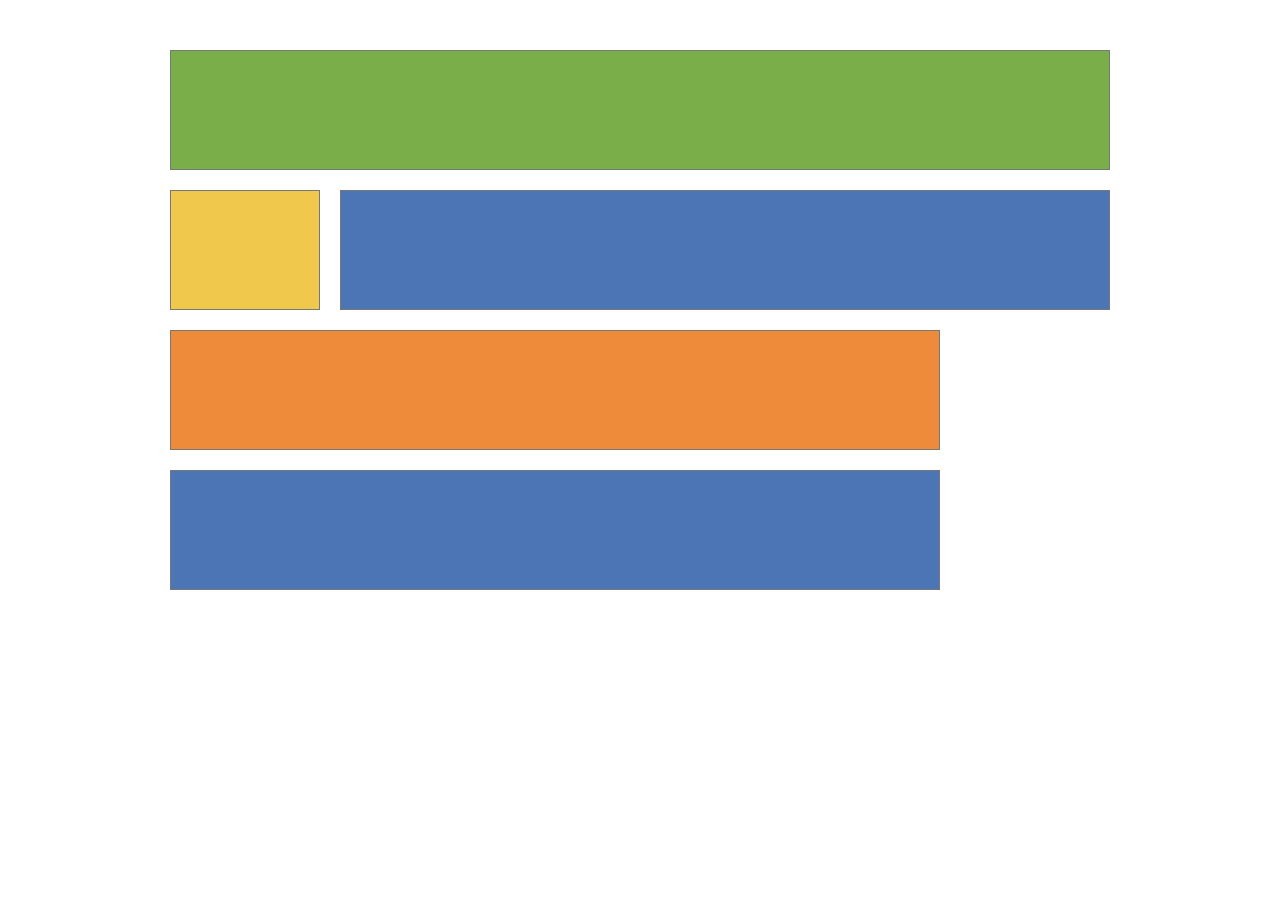
==== praktikum05/box2.html @ f3322a9e "Add Praktikum 5 FlexBox exercises Co-authored-by: Copilot <223556219+Copilot@users.noreply.github.co" ====
<!DOCTYPE html>
<html lang="id">
<head>
  <meta charset="UTF-8">
  <meta name="viewport" content="width=device-width, initial-scale=1">
  <title>Praktikum 5 - Susunan Kotak 1</title>
  <link rel="stylesheet" href="css/praktikum5.css">
</head>
<body class="box-layout-page">
  <main class="box-layout box-layout-five">
    <div class="layout-box five-1"></div>
    <div class="layout-box five-2"></div>
    <div class="layout-box five-3"></div>
    <div class="layout-box five-4"></div>
    <div class="layout-box five-5"></div>
  </main>
</body>
</html>
---- praktikum05/css/praktikum5.css ----
* {
  box-sizing: border-box;
}

body {
  margin: 0;
  font-family: Arial, sans-serif;
}

.boxes-page {
  min-height: 100vh;
  padding: 10px;
}

.box-container {
  display: flex;
  flex-wrap: wrap;
  justify-content: space-around;
  align-items: center;
  gap: 10px;
  min-height: 90vh;
}

.box {
  width: 300px;
  height: 90vh;
  border: 1px solid #333;
}

.box-yellow { background: #ffd84d; }
.box-red { background: #dc5b5b; }
.box-blue { background: #4d91d8; }
.box-green { background: #73b74b; }

.gallery-page {
  padding: 20px;
}

.bird-gallery {
  display: flex;
  justify-content: space-between;
  align-items: center;
  gap: 20px;
  flex-wrap: wrap;
}

.bird-gallery img {
  width: 250px;
  height: 250px;
  object-fit: cover;
}

.box-layout-page {
  padding: 20px;
  background: #fff;
}

.box-layout {
  width: 1000px;
  margin: 0 auto;
  display: flex;
  flex-wrap: wrap;
  padding: 20px;
}

.layout-box {
  height: 120px;
  margin: 10px;
  border: 1px solid #777;
}

.five-1 { width: 940px; background: #79ae49; }
.five-2, .six-1, .six-3, .six-5 { width: 150px; background: #f0c84b; }
.five-3, .five-5 { width: 770px; background: #4b75b5; }
.five-4 { width: 770px; background: #ed8b3a; }
.six-2 { width: 770px; background: #ed8b3a; }
.six-4 { width: 600px; height: 65vh; background: #9b9b9b; }
.six-3, .six-5 { height: 65vh; }
.six-6 { width: 940px; background: #72a7cc; }

.profile-page {
  background: #fff;
}

.profile-header {
  margin: -16px -8px 0;
  padding: 8px 30px;
  background: #f7f7f7;
  border-bottom: 1px solid #bbb;
}

.profile-header ul {
  list-style: none;
  display: flex;
  align-items: center;
  gap: 30px;
  margin: 0;
  padding: 0;
}

.profile-logo {
  width: 50px;
  height: 50px;
  margin-right: 300px;
  display: flex;
  align-items: center;
  justify-content: center;
  border: 1px solid #777;
  font-weight: bold;
}

.profile-header a {
  color: #222;
  text-decoration: none;
}

.profile-content {
  max-width: 900px;
  margin: 30px auto;
  padding: 0 20px;
}

.column-layout {
  min-height: 100vh;
  display: flex;
  flex-direction: column;
}

.column-layout header,
.column-layout footer {
  flex: 0 0 auto;
  min-height: 70px;
  display: flex;
  align-items: center;
  justify-content: center;
  background: #f0c84b;
}

.column-layout footer {
  background: #b9d5b3;
}

.column-content {
  flex: 1;
  display: flex;
  min-height: 0;
}

.column-content article,
.column-content aside,
.column-content nav {
  display: flex;
  align-items: center;
  justify-content: center;
  padding: 20px;
}

.column-content article { flex: 6; background: #fff; }
.column-content aside { flex: 1.5; background: #8fc7e8; }
.column-content nav { flex: 1.5; background: #ef9e9e; }

.photo-layout-page {
  padding: 20px;
}

.photo-layout {
  width: 1000px;
  margin: 20px auto;
  display: flex;
  flex-direction: column;
  gap: 10px;
}

.photo-row {
  display: flex;
  gap: 10px;
  height: 220px;
}

.photo-row img {
  flex: 1;
  min-width: 0;
  width: 100%;
  height: 100%;
  object-fit: cover;
  border-radius: 6px;
}

.nested-layout {
  min-height: 100vh;
  display: flex;
  flex-direction: row;
}

.nested-layout > nav {
  flex: 0 0 200px;
  display: flex;
  justify-content: center;
  padding-top: 20px;
  background: #ef9e9e;
}

.nested-main {
  flex: 1;
  display: flex;
  flex-direction: column;
}

.nested-main header,
.nested-main footer {
  min-height: 70px;
  display: flex;
  align-items: center;
  justify-content: center;
  background: #f0c84b;
}

.nested-main main {
  flex: 1;
  display: flex;
}

.nested-main article {
  flex: 1;
  display: flex;
  align-items: center;
  justify-content: center;
  background: #fff;
}

.nested-main aside {
  flex: 0 0 250px;
  display: flex;
  align-items: center;
  justify-content: center;
  background: #8fc7e8;
}

.nested-main footer {
  background: #b9d5b3;
}

.pink-layout {
  min-height: 100vh;
  display: flex;
  flex-direction: column;
  gap: 20px;
  padding: 20px;
  background: #f2a8c6;
}

.pink-layout header,
.pink-layout footer {
  min-height: 70px;
  display: flex;
  align-items: center;
  justify-content: center;
  background: #f0c84b;
}

.pink-layout main {
  flex: 1;
  display: flex;
  gap: 20px;
}

.pink-layout aside {
  width: 250px;
  display: flex;
  align-items: center;
  justify-content: center;
  background: #a8d8b3;
}

.pink-layout article {
  flex: 1;
  display: flex;
  flex-direction: column;
  padding: 20px;
  background: #75b6dc;
}

.pink-images {
  margin-top: auto;
  display: flex;
  gap: 20px;
}

.pink-images img {
  width: 150px;
  height: 100px;
  object-fit: cover;
}
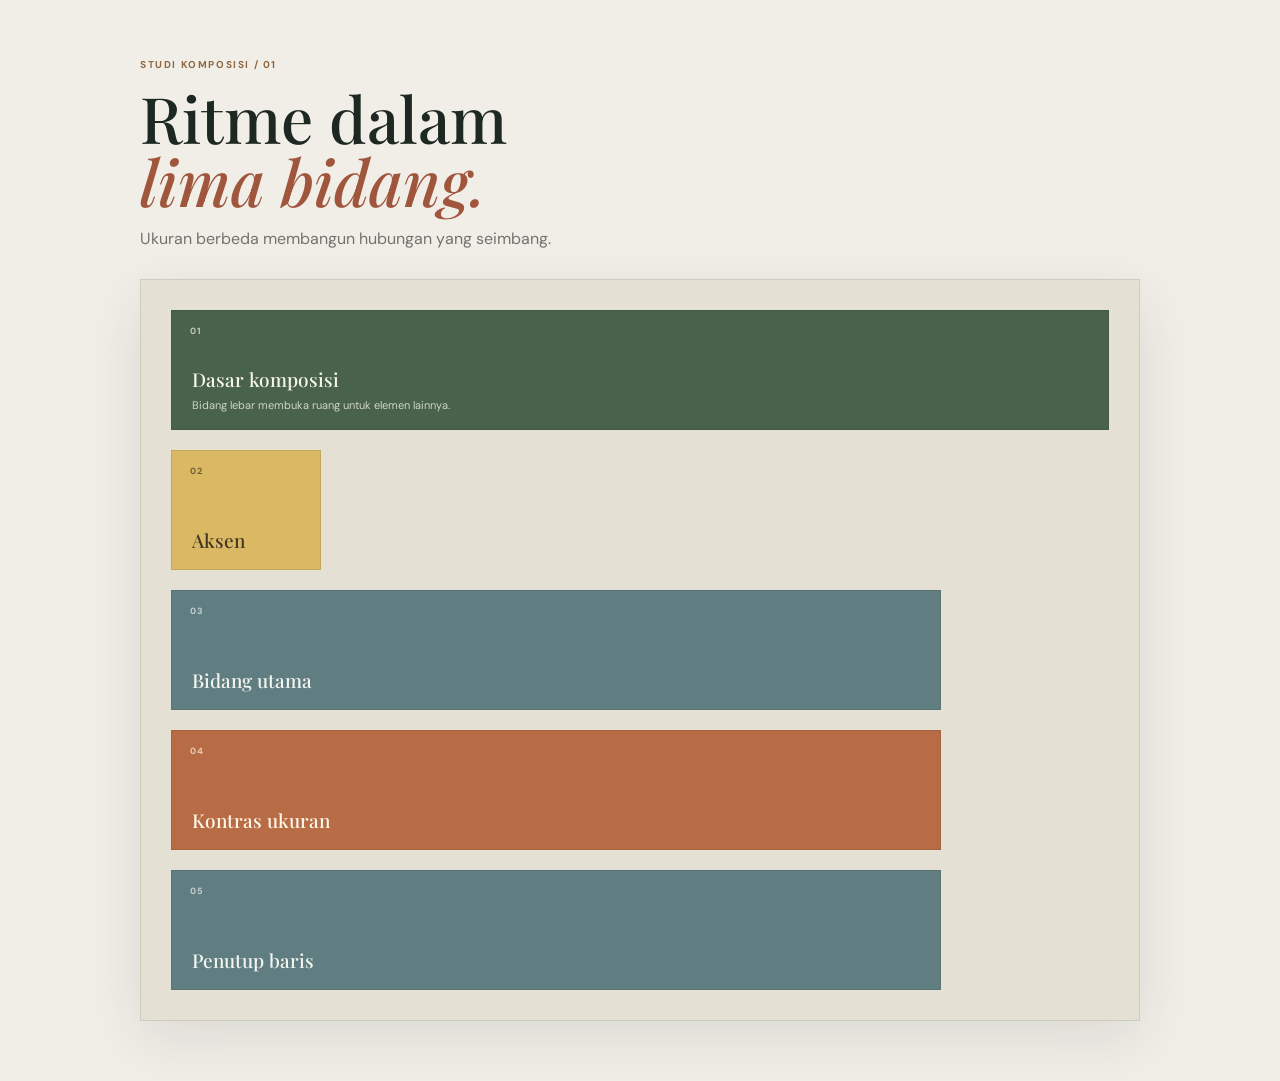
==== commit 510b910e: "Polish Praktikum 5 page designs Give each FlexBox exercise a distinct visual identity and responsive" ====
--- a/praktikum05/box2.html
+++ b/praktikum05/box2.html
@@ -7,12 +7,17 @@
   <link rel="stylesheet" href="css/praktikum5.css">
 </head>
 <body class="box-layout-page">
+  <header class="layout-heading">
+    <p class="eyebrow">STUDI KOMPOSISI / 01</p>
+    <h1>Ritme dalam<br><span>lima bidang.</span></h1>
+    <p>Ukuran berbeda membangun hubungan yang seimbang.</p>
+  </header>
   <main class="box-layout box-layout-five">
-    <div class="layout-box five-1"></div>
-    <div class="layout-box five-2"></div>
-    <div class="layout-box five-3"></div>
-    <div class="layout-box five-4"></div>
-    <div class="layout-box five-5"></div>
+    <article class="layout-box five-1"><span>01</span><h2>Dasar komposisi</h2><p>Bidang lebar membuka ruang untuk elemen lainnya.</p></article>
+    <article class="layout-box five-2"><span>02</span><h2>Aksen</h2></article>
+    <article class="layout-box five-3"><span>03</span><h2>Bidang utama</h2></article>
+    <article class="layout-box five-4"><span>04</span><h2>Kontras ukuran</h2></article>
+    <article class="layout-box five-5"><span>05</span><h2>Penutup baris</h2></article>
   </main>
 </body>
 </html>
--- a/praktikum05/css/praktikum5.css
+++ b/praktikum05/css/praktikum5.css
@@ -1,293 +1,1440 @@
+@import url("https://fonts.googleapis.com/css2?family=DM+Sans:wght@400;500;600;700&family=Playfair+Display:ital,wght@0,500;0,600;1,500;1,600&display=swap");
+
+:root {
+  color-scheme: light;
+  --ink: #1d2823;
+  --muted: #78817b;
+  --paper: #f5f4ef;
+  --green: #214f40;
+  --line: rgba(29, 40, 35, .15);
+  font-family: "DM Sans", "Segoe UI", sans-serif;
+}
+
 * {
   box-sizing: border-box;
 }
 
 body {
   margin: 0;
-  font-family: Arial, sans-serif;
-}
-
+  color: var(--ink);
+  font-family: "DM Sans", "Segoe UI", sans-serif;
+}
+
+a {
+  color: inherit;
+}
+
+.eyebrow,
+.side-label {
+  font-size: 10px;
+  font-weight: 700;
+  letter-spacing: .16em;
+}
+
+/* Color panels */
 .boxes-page {
   min-height: 100vh;
-  padding: 10px;
+  padding: 18px;
+  background: #e9e9e3;
 }
 
 .box-container {
   display: flex;
   flex-wrap: wrap;
   justify-content: space-around;
-  align-items: center;
-  gap: 10px;
-  min-height: 90vh;
+  align-items: stretch;
+  gap: 12px;
+  min-height: calc(100vh - 36px);
 }
 
 .box {
-  width: 300px;
-  height: 90vh;
-  border: 1px solid #333;
-}
-
-.box-yellow { background: #ffd84d; }
-.box-red { background: #dc5b5b; }
-.box-blue { background: #4d91d8; }
-.box-green { background: #73b74b; }
-
+  position: relative;
+  display: flex;
+  flex: 1 1 240px;
+  min-height: 420px;
+  flex-direction: column;
+  justify-content: flex-end;
+  overflow: hidden;
+  padding: 30px;
+  border-radius: 4px;
+  box-shadow: 0 14px 35px rgba(27, 38, 31, .09);
+  transition: transform .25s ease, box-shadow .25s ease;
+}
+
+.box:hover {
+  transform: translateY(-5px);
+  box-shadow: 0 20px 42px rgba(27, 38, 31, .16);
+}
+
+.box::before {
+  position: absolute;
+  top: -90px;
+  right: -80px;
+  width: 230px;
+  height: 230px;
+  border: 1px solid currentColor;
+  border-radius: 50%;
+  content: "";
+  opacity: .2;
+}
+
+.box::after {
+  position: absolute;
+  top: -45px;
+  right: -36px;
+  width: 145px;
+  height: 145px;
+  border: 1px solid currentColor;
+  border-radius: 50%;
+  content: "";
+  opacity: .24;
+}
+
+.box-yellow { color: #263522; background: #e7c96d; }
+.box-red { color: #fff6ed; background: #a74d3b; }
+.box-blue { color: #f1f8f6; background: #547f90; }
+.box-green { color: #f4f4e9; background: #526b4c; }
+
+.box-number {
+  position: absolute;
+  top: 28px;
+  left: 30px;
+  font-size: 10px;
+  font-weight: 700;
+  letter-spacing: .15em;
+}
+
+.box h1,
+.box h2 {
+  position: relative;
+  margin: 0 0 14px;
+  font-family: "Playfair Display", Georgia, serif;
+  font-size: clamp(29px, 3vw, 45px);
+  font-weight: 500;
+  line-height: 1.08;
+}
+
+.box p {
+  max-width: 240px;
+  margin: 0;
+  font-size: 13px;
+  line-height: 1.7;
+  opacity: .8;
+}
+
+/* Bird photo gallery */
 .gallery-page {
-  padding: 20px;
+  min-height: 100vh;
+  padding: 64px max(5vw, 24px) 25px;
+  background: #e8e4d8;
+}
+
+.gallery-heading {
+  max-width: 1240px;
+  margin: 0 auto 34px;
+}
+
+.gallery-heading .eyebrow {
+  color: #a0553d;
+}
+
+.gallery-heading h1,
+.layout-heading h1,
+.photo-heading h1 {
+  margin: 16px 0 12px;
+  font-family: "Playfair Display", Georgia, serif;
+  font-size: clamp(40px, 6vw, 76px);
+  font-weight: 500;
+  line-height: .98;
+}
+
+.gallery-heading h1 span,
+.layout-heading h1 span {
+  color: #a0553d;
+  font-style: italic;
+}
+
+.gallery-heading > p:last-child {
+  color: #6f7168;
 }
 
 .bird-gallery {
   display: flex;
+  max-width: 1240px;
+  margin: 0 auto;
   justify-content: space-between;
-  align-items: center;
-  gap: 20px;
+  align-items: stretch;
+  gap: 18px;
   flex-wrap: wrap;
 }
 
+.bird-gallery figure {
+  flex: 1 1 220px;
+  min-width: 0;
+  margin: 0;
+}
+
 .bird-gallery img {
-  width: 250px;
-  height: 250px;
+  display: block;
+  width: 100%;
+  height: clamp(250px, 32vw, 390px);
   object-fit: cover;
-}
-
+  border-radius: 2px;
+  filter: saturate(.82);
+}
+
+.bird-gallery figcaption,
+.photo-row figcaption {
+  display: flex;
+  gap: 12px;
+  padding-top: 12px;
+  color: #4a514b;
+  font-size: 11px;
+}
+
+.bird-gallery figcaption span {
+  color: #a0553d;
+  font-weight: 700;
+}
+
+.gallery-footer,
+.photo-footer {
+  display: flex;
+  max-width: 1240px;
+  margin: 50px auto 0;
+  justify-content: space-between;
+  color: #7d7a70;
+  font-size: 9px;
+  font-weight: 700;
+  letter-spacing: .12em;
+}
+
+/* Five and six panel studies */
 .box-layout-page {
-  padding: 20px;
-  background: #fff;
+  min-height: 100vh;
+  padding: 48px 24px 60px;
+  background: #f0eee7;
+}
+
+.layout-heading {
+  max-width: 1000px;
+  margin: 0 auto 30px;
+}
+
+.layout-heading .eyebrow {
+  color: #8d6741;
+}
+
+.layout-heading h1 {
+  font-size: clamp(40px, 5vw, 64px);
+}
+
+.layout-heading > p:last-child {
+  color: #72736d;
 }
 
 .box-layout {
-  width: 1000px;
+  width: min(100%, 1000px);
   margin: 0 auto;
   display: flex;
   flex-wrap: wrap;
   padding: 20px;
+  border: 1px solid rgba(44, 49, 42, .12);
+  background: #e5e0d4;
+  box-shadow: 0 18px 55px rgba(41, 43, 36, .1);
 }
 
 .layout-box {
+  position: relative;
+  display: flex;
+  flex-direction: column;
+  justify-content: flex-end;
   height: 120px;
   margin: 10px;
-  border: 1px solid #777;
-}
-
-.five-1 { width: 940px; background: #79ae49; }
-.five-2, .six-1, .six-3, .six-5 { width: 150px; background: #f0c84b; }
-.five-3, .five-5 { width: 770px; background: #4b75b5; }
-.five-4 { width: 770px; background: #ed8b3a; }
-.six-2 { width: 770px; background: #ed8b3a; }
-.six-4 { width: 600px; height: 65vh; background: #9b9b9b; }
-.six-3, .six-5 { height: 65vh; }
-.six-6 { width: 940px; background: #72a7cc; }
-
+  overflow: hidden;
+  padding: 16px 20px;
+  border: 1px solid rgba(32, 38, 33, .12);
+}
+
+.layout-box span {
+  position: absolute;
+  top: 14px;
+  left: 18px;
+  font-size: 9px;
+  font-weight: 700;
+  letter-spacing: .14em;
+  opacity: .7;
+}
+
+.layout-box h2 {
+  margin: 0;
+  font-family: "Playfair Display", Georgia, serif;
+  font-size: 19px;
+  font-weight: 500;
+}
+
+.layout-box p {
+  max-width: 440px;
+  margin: 5px 0 0;
+  font-size: 11px;
+  line-height: 1.5;
+  opacity: .78;
+}
+
+.five-1 { width: 940px; color: #f7f5eb; background: #49624a; }
+.five-2, .six-1, .six-3, .six-5 { width: 150px; color: #433923; background: #dbb964; }
+.five-3, .five-5 { width: 770px; color: #f3f5ef; background: #607d82; }
+.five-4 { width: 770px; color: #fff7ea; background: #b76c45; }
+.six-2 { width: 770px; color: #fff7ea; background: #b76c45; }
+.six-4 { width: 600px; height: 65vh; min-height: 400px; color: #f5f2e9; background: #667b6a; }
+.six-3, .six-5 { height: 65vh; min-height: 400px; }
+.six-6 { width: 940px; color: #f7f5eb; background: #537b8c; }
+
+/* School profile */
 .profile-page {
-  background: #fff;
+  min-height: 100vh;
+  background: #f8f8f3;
 }
 
 .profile-header {
-  margin: -16px -8px 0;
-  padding: 8px 30px;
-  background: #f7f7f7;
-  border-bottom: 1px solid #bbb;
-}
-
-.profile-header ul {
-  list-style: none;
-  display: flex;
+  display: flex;
+  max-width: 1320px;
+  min-height: 92px;
+  margin: 0 auto;
+  padding: 18px 5vw;
   align-items: center;
-  gap: 30px;
-  margin: 0;
-  padding: 0;
+  border-bottom: 1px solid var(--line);
 }
 
 .profile-logo {
-  width: 50px;
-  height: 50px;
-  margin-right: 300px;
-  display: flex;
+  display: grid;
+  width: 46px;
+  height: 46px;
+  flex: 0 0 46px;
+  place-items: center;
+  border-radius: 50%;
+  color: #fff;
+  background: var(--green);
+  font-size: 16px;
+  font-weight: 700;
+  text-decoration: none;
+}
+
+.profile-logo span,
+.photo-heading > a span,
+.pink-brand span {
+  color: #d3a85e;
+}
+
+.profile-wordmark {
+  margin: 0 0 0 13px;
+  font-size: 10px;
+  font-weight: 700;
+  letter-spacing: .11em;
+  line-height: 1.5;
+}
+
+.profile-wordmark span {
+  color: var(--muted);
+  font-size: 9px;
+  font-weight: 400;
+  letter-spacing: .04em;
+}
+
+.profile-header nav {
+  display: flex;
+  margin-left: auto;
+  gap: clamp(18px, 4vw, 48px);
+}
+
+.profile-header nav a {
+  color: #4a514b;
+  font-size: 12px;
+  text-decoration: none;
+}
+
+.profile-header nav a:hover {
+  color: #a47638;
+}
+
+.profile-content {
+  max-width: 1320px;
+  margin: 0 auto;
+  padding: 0 5vw;
+}
+
+.profile-hero {
+  display: flex;
+  min-height: 540px;
   align-items: center;
-  justify-content: center;
-  border: 1px solid #777;
-  font-weight: bold;
-}
-
-.profile-header a {
-  color: #222;
+  gap: 7%;
+  padding: 54px 0;
+}
+
+.hero-copy {
+  flex: 1 1 52%;
+}
+
+.hero-copy .eyebrow {
+  color: #9a7946;
+}
+
+.hero-copy h1 {
+  margin: 22px 0;
+  font-family: "Playfair Display", Georgia, serif;
+  font-size: clamp(48px, 7vw, 86px);
+  font-weight: 500;
+  letter-spacing: -.04em;
+  line-height: .98;
+}
+
+.hero-copy h1 span {
+  color: #47745b;
+  font-style: italic;
+}
+
+.hero-description {
+  max-width: 450px;
+  color: #66716a;
+  font-size: 14px;
+  line-height: 1.9;
+}
+
+.hero-link {
+  display: inline-flex;
+  margin-top: 20px;
+  padding-bottom: 8px;
+  align-items: center;
+  gap: 26px;
+  border-bottom: 1px solid #47745b;
+  color: #315d43;
+  font-size: 12px;
+  font-weight: 700;
   text-decoration: none;
 }
 
-.profile-content {
-  max-width: 900px;
-  margin: 30px auto;
-  padding: 0 20px;
-}
-
+.hero-art {
+  position: relative;
+  display: grid;
+  width: min(38vw, 410px);
+  aspect-ratio: 1;
+  flex: 0 0 auto;
+  place-items: center;
+  overflow: hidden;
+  border-radius: 50%;
+  background: #dce5d8;
+}
+
+.hero-art::before,
+.hero-art::after {
+  position: absolute;
+  width: 74%;
+  height: 74%;
+  border: 1px solid rgba(33, 79, 64, .25);
+  border-radius: 50%;
+  content: "";
+}
+
+.hero-art::after {
+  width: 50%;
+  height: 50%;
+  background: rgba(248, 248, 243, .28);
+}
+
+.art-orbit {
+  position: absolute;
+  width: 84%;
+  height: 30%;
+  border: 1px solid rgba(33, 79, 64, .35);
+  border-radius: 50%;
+  transform: rotate(-35deg);
+}
+
+.orbit-two {
+  transform: rotate(52deg);
+}
+
+.art-core {
+  z-index: 1;
+  display: grid;
+  width: 100px;
+  height: 100px;
+  place-items: center;
+  border-radius: 50%;
+  color: #f6f5eb;
+  background: #285643;
+  font-family: "Playfair Display", Georgia, serif;
+  font-size: 32px;
+}
+
+.art-note {
+  position: absolute;
+  right: 12%;
+  bottom: 18%;
+  color: #55705c;
+  font-size: 8px;
+  letter-spacing: .12em;
+  line-height: 1.7;
+}
+
+.profile-facts {
+  display: flex;
+  padding: 28px 0 36px;
+  gap: 5%;
+  border-top: 1px solid var(--line);
+}
+
+.profile-facts article {
+  flex: 1;
+}
+
+.profile-facts article > span {
+  color: #9a7946;
+  font-size: 9px;
+  font-weight: 700;
+  letter-spacing: .13em;
+}
+
+.profile-facts h2 {
+  margin: 12px 0 6px;
+  font-family: "Playfair Display", Georgia, serif;
+  font-size: 23px;
+  font-weight: 500;
+}
+
+.profile-facts p {
+  max-width: 260px;
+  color: #737b74;
+  font-size: 11px;
+  line-height: 1.7;
+}
+
+.profile-footer {
+  display: flex;
+  justify-content: space-between;
+  padding: 18px 0 25px;
+  border-top: 1px solid var(--line);
+  color: #727a73;
+  font-size: 9px;
+  letter-spacing: .1em;
+}
+
+/* Editorial three-column layout */
 .column-layout {
+  display: flex;
   min-height: 100vh;
-  display: flex;
   flex-direction: column;
-}
-
-.column-layout header,
-.column-layout footer {
+  background: #f1eee5;
+}
+
+.column-layout > header,
+.nested-main > header,
+.pink-layout > header {
+  display: flex;
+  min-height: 78px;
   flex: 0 0 auto;
-  min-height: 70px;
-  display: flex;
   align-items: center;
-  justify-content: center;
-  background: #f0c84b;
-}
-
-.column-layout footer {
-  background: #b9d5b3;
+  padding: 0 5vw;
+  border-bottom: 1px solid rgba(29, 40, 35, .14);
+}
+
+.column-layout > header {
+  gap: 38px;
+}
+
+.layout-brand {
+  font-family: "Playfair Display", Georgia, serif;
+  font-size: 21px;
+  font-weight: 600;
+  letter-spacing: .04em;
+}
+
+.layout-brand span {
+  color: #a4573f;
+}
+
+.column-layout > header nav,
+.pink-layout > header nav {
+  display: flex;
+  gap: 23px;
+}
+
+.column-layout > header nav a,
+.pink-layout > header nav a {
+  color: #59615a;
+  font-size: 10px;
+  text-decoration: none;
+}
+
+.header-mark {
+  margin-left: auto;
+  color: #8b8b7f;
+  font-size: 9px;
+  letter-spacing: .13em;
 }
 
 .column-content {
+  display: flex;
+  min-height: 0;
   flex: 1;
-  display: flex;
-  min-height: 0;
 }
 
 .column-content article,
 .column-content aside,
-.column-content nav {
-  display: flex;
+.column-nav {
+  position: relative;
+  display: flex;
+  flex-direction: column;
+  padding: clamp(25px, 4vw, 56px);
+}
+
+.column-content article {
+  flex: 6;
+  justify-content: center;
+  background:
+    radial-gradient(ellipse at 85% 15%, rgba(196, 184, 146, .2), transparent 35%),
+    #f7f5ef;
+}
+
+.column-content article .eyebrow {
+  color: #aa6046;
+}
+
+.column-content article h1 {
+  margin: 22px 0;
+  font-family: "Playfair Display", Georgia, serif;
+  font-size: clamp(38px, 5vw, 69px);
+  font-weight: 500;
+  line-height: 1.02;
+}
+
+.column-content article h1 em,
+.nested-main article h1 em {
+  color: #9b624b;
+  font-weight: 500;
+}
+
+.article-lead {
+  max-width: 440px;
+  color: #69716b;
+  font-family: "Playfair Display", Georgia, serif;
+  font-size: 17px;
+  line-height: 1.7;
+}
+
+.column-content article > a {
+  display: flex;
+  width: fit-content;
+  margin-top: 24px;
+  justify-content: space-between;
+  gap: 30px;
+  color: #405e4c;
+  font-size: 11px;
+  font-weight: 700;
+  text-decoration: none;
+}
+
+.article-caption {
+  position: absolute;
+  bottom: 22px;
+  color: #8c8a80;
+  font-size: 8px;
+  letter-spacing: .13em;
+}
+
+.column-content aside {
+  flex: 1.5;
+  justify-content: center;
+  color: #f9f4e8;
+  background: #536e5a;
+}
+
+.column-content aside strong {
+  margin-top: 26px;
+  font-family: "Playfair Display", Georgia, serif;
+  font-size: 88px;
+  font-weight: 500;
+  line-height: 1;
+}
+
+.column-content aside p {
+  color: #d1d8ce;
+  font-size: 11px;
+  line-height: 1.7;
+}
+
+.side-label {
+  color: #d9c99e;
+}
+
+.side-line {
+  width: 100%;
+  margin: 26px 0;
+  border-top: 1px solid rgba(255, 255, 255, .25);
+}
+
+.column-nav {
+  flex: 1.5;
+  justify-content: center;
+  gap: 22px;
+  background: #e3b7a3;
+}
+
+.column-nav .side-label {
+  color: #845443;
+}
+
+.column-nav > a {
+  display: flex;
+  gap: 12px;
+  padding-bottom: 10px;
+  border-bottom: 1px solid rgba(80, 57, 48, .2);
+  color: #895b48;
+  font-size: 9px;
+  text-decoration: none;
+}
+
+.column-nav > a span {
+  color: #3e3832;
+  font-size: 11px;
+}
+
+.nav-stamp {
+  position: absolute;
+  right: 22px;
+  bottom: 20px;
+  display: grid;
+  width: 38px;
+  height: 38px;
+  place-content: center;
+  border: 1px solid #895b48;
+  border-radius: 50%;
+  color: #895b48;
+  font-family: "Playfair Display", Georgia, serif;
+  font-size: 10px;
+  line-height: 1.1;
+  text-align: center;
+}
+
+.column-layout > footer,
+.nested-main > footer,
+.pink-layout > footer {
+  display: flex;
+  min-height: 48px;
+  flex: 0 0 auto;
   align-items: center;
+  justify-content: space-between;
+  padding: 0 5vw;
+  color: #85867d;
+  font-size: 8px;
+  letter-spacing: .12em;
+}
+
+/* Photo journal */
+.photo-layout-page {
+  min-height: 100vh;
+  padding: 34px max(5vw, 24px) 26px;
+  background: #f5f3ed;
+}
+
+.photo-heading,
+.photo-layout {
+  width: min(100%, 1120px);
+  margin: 0 auto;
+}
+
+.photo-heading {
+  display: grid;
+  grid-template-columns: 1fr 2fr 1fr;
+  align-items: end;
+  gap: 25px;
+  padding: 16px 0 26px;
+}
+
+.photo-heading > a {
+  align-self: start;
+  color: #284f40;
+  font-size: 12px;
+  font-weight: 700;
+  letter-spacing: .1em;
+  text-decoration: none;
+}
+
+.photo-heading .eyebrow {
+  margin: 0;
+  color: #987a4d;
+}
+
+.photo-heading h1 {
+  margin: 10px 0 0;
+  font-size: clamp(33px, 4vw, 52px);
+}
+
+.photo-heading h1 em {
+  color: #71876e;
+}
+
+.photo-intro {
+  max-width: 220px;
+  margin: 0 0 4px;
+  color: #727971;
+  font-size: 11px;
+  line-height: 1.7;
+}
+
+.photo-layout {
+  display: flex;
+  flex-direction: column;
+  gap: 26px;
+}
+
+.photo-row {
+  display: flex;
+  gap: 14px;
+}
+
+.photo-row figure {
+  min-width: 0;
+  flex: 1;
+  margin: 0;
+}
+
+.photo-row-one figure {
+  flex-basis: calc((100% - 28px) / 3);
+}
+
+.photo-row-two figure {
+  flex-basis: calc((100% - 56px) / 5);
+}
+
+.photo-row img {
+  display: block;
+  width: 100%;
+  height: clamp(145px, 22vw, 245px);
+  object-fit: cover;
+  border-radius: 2px;
+}
+
+.photo-row-two img {
+  height: clamp(105px, 14vw, 160px);
+}
+
+.photo-row figcaption {
+  color: #7b7b71;
+  font-size: 8px;
+  letter-spacing: .08em;
+}
+
+.photo-footer {
+  padding-top: 15px;
+  border-top: 1px solid var(--line);
+}
+
+/* Nested architecture studio layout */
+.nested-layout {
+  display: flex;
+  min-height: 100vh;
+  flex-direction: row;
+  background: #edece5;
+}
+
+.nested-layout > nav {
+  display: flex;
+  flex: 0 0 220px;
+  flex-direction: column;
+  padding: 28px 27px 22px;
+  color: #eee9dc;
+  background: #314a3c;
+}
+
+.nested-logo {
+  font-family: "Playfair Display", Georgia, serif;
+  font-size: 25px;
+  line-height: 1.1;
+  text-decoration: none;
+}
+
+.nested-logo span {
+  color: #c8a96d;
+  font-family: "DM Sans", sans-serif;
+  font-size: 9px;
+  letter-spacing: .14em;
+}
+
+.nested-nav-links {
+  display: flex;
+  margin-top: 100px;
+  flex-direction: column;
+  gap: 20px;
+}
+
+.nested-nav-links .side-label {
+  color: #c8a96d;
+}
+
+.nested-nav-links a {
+  color: #e9e6db;
+  font-family: "Playfair Display", Georgia, serif;
+  font-size: 17px;
+  text-decoration: none;
+}
+
+.nested-side-note {
+  margin-top: auto;
+  color: #b1b8aa;
+  font-size: 8px;
+  letter-spacing: .12em;
+  line-height: 1.8;
+}
+
+.nested-main {
+  display: flex;
+  min-width: 0;
+  flex: 1;
+  flex-direction: column;
+}
+
+.nested-main > header {
+  min-height: 70px;
+  justify-content: space-between;
+  color: #727a70;
+  font-size: 8px;
+  letter-spacing: .11em;
+}
+
+.nested-main > header a {
+  color: #526b51;
+  font-size: 9px;
+  font-weight: 700;
+  text-decoration: none;
+}
+
+.nested-main main {
+  display: flex;
+  min-height: 0;
+  flex: 1;
+}
+
+.nested-main article {
+  position: relative;
+  display: flex;
+  flex: 1;
+  flex-direction: column;
   justify-content: center;
-  padding: 20px;
-}
-
-.column-content article { flex: 6; background: #fff; }
-.column-content aside { flex: 1.5; background: #8fc7e8; }
-.column-content nav { flex: 1.5; background: #ef9e9e; }
-
-.photo-layout-page {
-  padding: 20px;
-}
-
-.photo-layout {
-  width: 1000px;
-  margin: 20px auto;
-  display: flex;
+  padding: clamp(30px, 6vw, 82px);
+  background: #f7f5ee;
+}
+
+.nested-main article .eyebrow {
+  color: #a26b4e;
+}
+
+.nested-main article h1 {
+  margin: 18px 0;
+  font-family: "Playfair Display", Georgia, serif;
+  font-size: clamp(43px, 5.5vw, 76px);
+  font-weight: 500;
+  line-height: .98;
+}
+
+.nested-main article > p:not(.eyebrow) {
+  max-width: 390px;
+  color: #747970;
+  font-size: 12px;
+  line-height: 1.8;
+}
+
+.project-link {
+  display: flex;
+  width: fit-content;
+  margin-top: 20px;
+  gap: 25px;
+  color: #47624e;
+  font-size: 9px;
+  font-weight: 700;
+  letter-spacing: .12em;
+  text-decoration: none;
+}
+
+.project-number {
+  position: absolute;
+  right: 28px;
+  bottom: 24px;
+  color: #526b51;
+  font-family: "Playfair Display", Georgia, serif;
+  font-size: 22px;
+}
+
+.project-number span {
+  color: #9b9c91;
+  font-size: 11px;
+}
+
+.nested-main aside {
+  position: relative;
+  display: flex;
+  flex: 0 0 250px;
   flex-direction: column;
-  gap: 10px;
-}
-
-.photo-row {
-  display: flex;
-  gap: 10px;
-  height: 220px;
-}
-
-.photo-row img {
-  flex: 1;
-  min-width: 0;
+  justify-content: flex-end;
+  overflow: hidden;
+  background: #819478;
+}
+
+.nested-main aside img {
+  position: absolute;
   width: 100%;
   height: 100%;
   object-fit: cover;
-  border-radius: 6px;
-}
-
-.nested-layout {
+  mix-blend-mode: multiply;
+  opacity: .75;
+}
+
+.image-note {
+  z-index: 1;
+  display: flex;
+  flex-direction: column;
+  gap: 6px;
+  padding: 18px;
+  color: #fff;
+  background: linear-gradient(transparent, rgba(20, 33, 24, .65));
+  font-size: 10px;
+}
+
+.image-note span:first-child {
+  font-size: 8px;
+  letter-spacing: .12em;
+}
+
+.nested-main > footer {
+  min-height: 50px;
+  border-top: 1px solid var(--line);
+}
+
+/* Pink retail-inspired composition */
+.pink-layout {
+  display: flex;
   min-height: 100vh;
-  display: flex;
-  flex-direction: row;
-}
-
-.nested-layout > nav {
-  flex: 0 0 200px;
-  display: flex;
+  flex-direction: column;
+  gap: 22px;
+  padding: 0 4vw;
+  background: #e7bbc0;
+}
+
+.pink-layout > header {
+  min-height: 82px;
+  gap: 36px;
+  padding: 0;
+  border-color: rgba(68, 43, 45, .2);
+}
+
+.pink-brand {
+  font-family: "Playfair Display", Georgia, serif;
+  font-size: 23px;
+  font-weight: 600;
+  letter-spacing: .06em;
+  text-decoration: none;
+}
+
+.pink-brand span {
+  margin-left: 5px;
+  font-family: "DM Sans", sans-serif;
+  font-size: 8px;
+  letter-spacing: .12em;
+}
+
+.pink-layout > header nav {
+  margin-left: auto;
+}
+
+.cart-link {
+  color: #745752;
+  font-size: 8px;
+  font-weight: 700;
+  letter-spacing: .1em;
+  text-decoration: none;
+}
+
+.pink-layout main {
+  display: flex;
+  min-height: 0;
+  flex: 1;
+  gap: 22px;
+}
+
+.pink-layout aside {
+  position: relative;
+  display: flex;
+  width: 250px;
+  flex: 0 0 250px;
+  flex-direction: column;
   justify-content: center;
+  padding: 28px;
+  color: #f8f2e9;
+  background: #b16a68;
+}
+
+.pink-layout aside .eyebrow {
+  color: #f0d7c3;
+}
+
+.pink-layout aside h2 {
+  margin: 20px 0 12px;
+  font-family: "Playfair Display", Georgia, serif;
+  font-size: 31px;
+  font-weight: 500;
+  line-height: 1.08;
+}
+
+.pink-layout aside p {
+  color: #f0d9d2;
+  font-size: 10px;
+  line-height: 1.7;
+}
+
+.pink-layout aside > a {
+  display: flex;
+  margin-top: 14px;
+  justify-content: space-between;
+  color: #fff7eb;
+  font-size: 10px;
+  text-decoration: none;
+}
+
+.aside-note {
+  margin-top: auto;
   padding-top: 20px;
-  background: #ef9e9e;
-}
-
-.nested-main {
+  color: #e7c5b7;
+  font-size: 8px;
+  letter-spacing: .1em;
+  line-height: 1.7;
+}
+
+.pink-layout article {
+  display: flex;
+  min-width: 0;
   flex: 1;
-  display: flex;
   flex-direction: column;
-}
-
-.nested-main header,
-.nested-main footer {
-  min-height: 70px;
-  display: flex;
-  align-items: center;
-  justify-content: center;
-  background: #f0c84b;
-}
-
-.nested-main main {
+  padding: 23px;
+  background: #f4eee5;
+}
+
+.product-intro {
+  display: flex;
+  justify-content: space-between;
+  color: #87786c;
+  font-size: 8px;
+  font-weight: 700;
+  letter-spacing: .1em;
+}
+
+.pink-images {
+  display: flex;
+  margin-top: auto;
+  gap: 17px;
+}
+
+.pink-images figure {
+  min-width: 0;
   flex: 1;
-  display: flex;
-}
-
-.nested-main article {
-  flex: 1;
-  display: flex;
-  align-items: center;
-  justify-content: center;
-  background: #fff;
-}
-
-.nested-main aside {
-  flex: 0 0 250px;
-  display: flex;
-  align-items: center;
-  justify-content: center;
-  background: #8fc7e8;
-}
-
-.nested-main footer {
-  background: #b9d5b3;
-}
-
-.pink-layout {
-  min-height: 100vh;
-  display: flex;
+  margin: 0;
+}
+
+.pink-images img {
+  display: block;
+  width: 100%;
+  height: clamp(160px, 24vw, 270px);
+  object-fit: cover;
+  background: #e3d1c5;
+}
+
+.pink-images figcaption {
+  display: flex;
+  margin-top: 10px;
   flex-direction: column;
-  gap: 20px;
-  padding: 20px;
-  background: #f2a8c6;
-}
-
-.pink-layout header,
-.pink-layout footer {
-  min-height: 70px;
-  display: flex;
-  align-items: center;
-  justify-content: center;
-  background: #f0c84b;
-}
-
-.pink-layout main {
-  flex: 1;
-  display: flex;
-  gap: 20px;
-}
-
-.pink-layout aside {
-  width: 250px;
-  display: flex;
-  align-items: center;
-  justify-content: center;
-  background: #a8d8b3;
-}
-
-.pink-layout article {
-  flex: 1;
-  display: flex;
-  flex-direction: column;
-  padding: 20px;
-  background: #75b6dc;
-}
-
-.pink-images {
-  margin-top: auto;
-  display: flex;
-  gap: 20px;
-}
-
-.pink-images img {
-  width: 150px;
-  height: 100px;
-  object-fit: cover;
-}
+  gap: 4px;
+  color: #51483f;
+  font-family: "Playfair Display", Georgia, serif;
+  font-size: 12px;
+}
+
+.pink-images figcaption span + span {
+  color: #8c7968;
+  font-family: "DM Sans", sans-serif;
+  font-size: 9px;
+}
+
+.pink-layout > footer {
+  min-height: 46px;
+  padding: 0;
+  border-top: 1px solid rgba(68, 43, 45, .2);
+}
+
+@media (max-width: 760px) {
+  .profile-hero {
+    min-height: 0;
+    flex-direction: column;
+    align-items: flex-start;
+  }
+
+  .hero-art {
+    width: min(75vw, 360px);
+    align-self: center;
+  }
+
+  .column-content {
+    flex-wrap: wrap;
+  }
+
+  .column-content article {
+    min-height: 430px;
+    flex: 1 1 100%;
+  }
+
+  .column-content aside,
+  .column-nav {
+    min-height: 230px;
+    flex: 1 1 50%;
+  }
+
+  .photo-heading {
+    grid-template-columns: 1fr 1fr;
+  }
+
+  .photo-intro {
+    grid-column: 2;
+  }
+
+  .photo-row {
+    flex-wrap: wrap;
+  }
+
+  .photo-row-one figure,
+  .photo-row-two figure {
+    flex: 1 1 calc(50% - 14px);
+  }
+
+  .photo-row img,
+  .photo-row-two img {
+    height: 200px;
+  }
+
+  .nested-main aside {
+    flex-basis: 200px;
+  }
+
+  .pink-layout main {
+    flex-wrap: wrap;
+  }
+
+  .pink-layout aside {
+    width: 100%;
+    min-height: 300px;
+    flex-basis: 100%;
+  }
+
+  .pink-layout article {
+    min-height: 350px;
+  }
+
+  .pink-images {
+    flex-wrap: wrap;
+  }
+
+  .pink-images figure {
+    flex: 1 1 130px;
+  }
+}
+
+@media (max-width: 520px) {
+  .boxes-page {
+    padding: 10px;
+  }
+
+  .box-container {
+    min-height: calc(100vh - 20px);
+  }
+
+  .box {
+    min-height: 300px;
+    padding: 23px;
+  }
+
+  .box-number {
+    top: 21px;
+    left: 23px;
+  }
+
+  .gallery-page,
+  .box-layout-page {
+    padding: 35px 18px;
+  }
+
+  .bird-gallery figure {
+    flex-basis: calc(50% - 10px);
+  }
+
+  .bird-gallery img {
+    height: 230px;
+  }
+
+  .box-layout {
+    padding: 10px;
+  }
+
+  .layout-box,
+  .five-1,
+  .five-2,
+  .five-3,
+  .five-4,
+  .five-5,
+  .six-1,
+  .six-2,
+  .six-3,
+  .six-4,
+  .six-5,
+  .six-6 {
+    width: calc(100% - 20px);
+    height: 125px;
+    min-height: 0;
+  }
+
+  .profile-header {
+    min-height: 75px;
+  }
+
+  .profile-header nav {
+    gap: 13px;
+  }
+
+  .profile-header nav a {
+    font-size: 10px;
+  }
+
+  .profile-facts {
+    flex-direction: column;
+    gap: 12px;
+  }
+
+  .profile-footer {
+    gap: 10px;
+    flex-wrap: wrap;
+  }
+
+  .column-layout > header,
+  .nested-main > header,
+  .pink-layout > header {
+    min-height: 65px;
+  }
+
+  .column-layout > header {
+    gap: 15px;
+  }
+
+  .column-layout > header nav {
+    gap: 10px;
+  }
+
+  .header-mark {
+    display: none;
+  }
+
+  .column-content aside,
+  .column-nav {
+    min-height: 210px;
+    flex-basis: 100%;
+  }
+
+  .column-layout > footer,
+  .nested-main > footer,
+  .pink-layout > footer {
+    gap: 10px;
+    flex-wrap: wrap;
+    padding: 10px 5vw;
+  }
+
+  .photo-heading {
+    display: block;
+  }
+
+  .photo-heading > a {
+    display: inline-block;
+    margin-bottom: 28px;
+  }
+
+  .photo-intro {
+    margin-top: 12px;
+  }
+
+  .nested-layout > nav {
+    flex-basis: 75px;
+    padding: 20px 12px;
+  }
+
+  .nested-logo {
+    font-size: 18px;
+  }
+
+  .nested-nav-links {
+    margin-top: 75px;
+    gap: 16px;
+  }
+
+  .nested-nav-links .side-label,
+  .nested-side-note {
+    display: none;
+  }
+
+  .nested-nav-links a {
+    font-size: 12px;
+    writing-mode: vertical-rl;
+    transform: rotate(180deg);
+  }
+
+  .nested-main > header {
+    gap: 12px;
+    padding: 0 14px;
+    font-size: 7px;
+  }
+
+  .nested-main > header span:nth-child(2) {
+    display: none;
+  }
+
+  .nested-main main {
+    flex-direction: column;
+  }
+
+  .nested-main article {
+    min-height: 430px;
+    padding: 30px 24px;
+  }
+
+  .nested-main aside {
+    min-height: 220px;
+    flex-basis: 220px;
+  }
+
+  .pink-layout {
+    padding: 0 15px;
+  }
+
+  .pink-layout > header {
+    gap: 12px;
+  }
+
+  .pink-layout > header nav {
+    gap: 10px;
+  }
+
+  .pink-layout > header nav a {
+    font-size: 8px;
+  }
+
+  .cart-link {
+    display: none;
+  }
+
+  .pink-images figure {
+    flex-basis: 100%;
+  }
+}
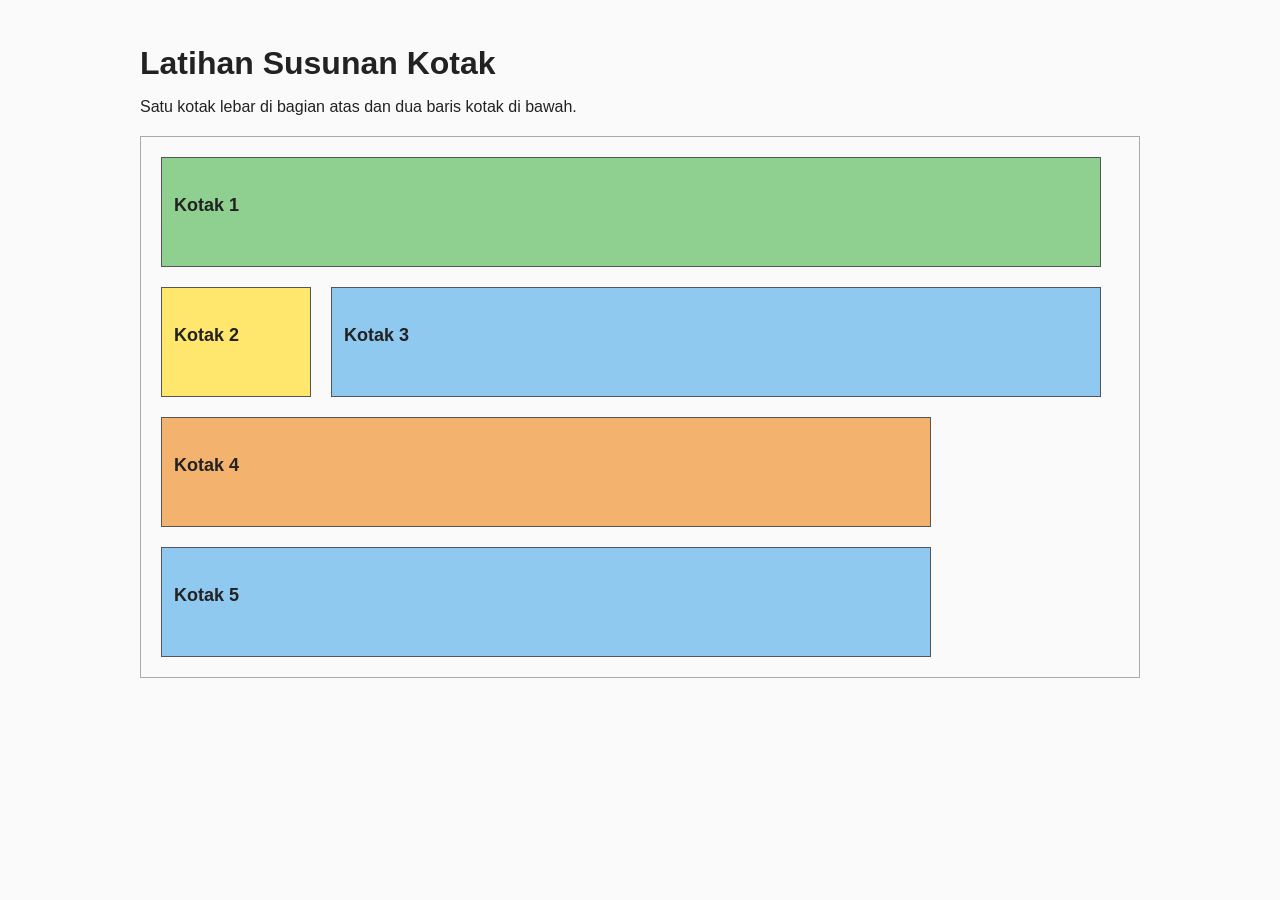
==== commit 7efa1e69: "Simplify Praktikum 5 for FlexBox beginners Use basic layouts, CSS rules, and plain examples suitable" ====
--- a/praktikum05/box2.html
+++ b/praktikum05/box2.html
@@ -8,16 +8,15 @@
 </head>
 <body class="box-layout-page">
   <header class="layout-heading">
-    <p class="eyebrow">STUDI KOMPOSISI / 01</p>
-    <h1>Ritme dalam<br><span>lima bidang.</span></h1>
-    <p>Ukuran berbeda membangun hubungan yang seimbang.</p>
+    <h1>Latihan Susunan Kotak</h1>
+    <p>Satu kotak lebar di bagian atas dan dua baris kotak di bawah.</p>
   </header>
   <main class="box-layout box-layout-five">
-    <article class="layout-box five-1"><span>01</span><h2>Dasar komposisi</h2><p>Bidang lebar membuka ruang untuk elemen lainnya.</p></article>
-    <article class="layout-box five-2"><span>02</span><h2>Aksen</h2></article>
-    <article class="layout-box five-3"><span>03</span><h2>Bidang utama</h2></article>
-    <article class="layout-box five-4"><span>04</span><h2>Kontras ukuran</h2></article>
-    <article class="layout-box five-5"><span>05</span><h2>Penutup baris</h2></article>
+    <article class="layout-box five-1"><h2>Kotak 1</h2></article>
+    <article class="layout-box five-2"><h2>Kotak 2</h2></article>
+    <article class="layout-box five-3"><h2>Kotak 3</h2></article>
+    <article class="layout-box five-4"><h2>Kotak 4</h2></article>
+    <article class="layout-box five-5"><h2>Kotak 5</h2></article>
   </main>
 </body>
 </html>
--- a/praktikum05/css/praktikum5.css
+++ b/praktikum05/css/praktikum5.css
@@ -1,796 +1,363 @@
-@import url("https://fonts.googleapis.com/css2?family=DM+Sans:wght@400;500;600;700&family=Playfair+Display:ital,wght@0,500;0,600;1,500;1,600&display=swap");
-
-:root {
-  color-scheme: light;
-  --ink: #1d2823;
-  --muted: #78817b;
-  --paper: #f5f4ef;
-  --green: #214f40;
-  --line: rgba(29, 40, 35, .15);
-  font-family: "DM Sans", "Segoe UI", sans-serif;
-}
-
 * {
   box-sizing: border-box;
 }
 
 body {
   margin: 0;
-  color: var(--ink);
-  font-family: "DM Sans", "Segoe UI", sans-serif;
-}
-
-a {
-  color: inherit;
-}
-
-.eyebrow,
-.side-label {
-  font-size: 10px;
-  font-weight: 700;
-  letter-spacing: .16em;
-}
-
-/* Color panels */
+  font-family: Arial, sans-serif;
+  color: #222;
+}
+
+/* Praktikum 5.1 */
 .boxes-page {
-  min-height: 100vh;
-  padding: 18px;
-  background: #e9e9e3;
+  padding: 10px;
 }
 
 .box-container {
   display: flex;
   flex-wrap: wrap;
   justify-content: space-around;
-  align-items: stretch;
-  gap: 12px;
-  min-height: calc(100vh - 36px);
+  align-items: center;
+  gap: 10px;
 }
 
 .box {
-  position: relative;
-  display: flex;
-  flex: 1 1 240px;
-  min-height: 420px;
-  flex-direction: column;
-  justify-content: flex-end;
-  overflow: hidden;
-  padding: 30px;
-  border-radius: 4px;
-  box-shadow: 0 14px 35px rgba(27, 38, 31, .09);
-  transition: transform .25s ease, box-shadow .25s ease;
-}
-
-.box:hover {
-  transform: translateY(-5px);
-  box-shadow: 0 20px 42px rgba(27, 38, 31, .16);
-}
-
-.box::before {
-  position: absolute;
-  top: -90px;
-  right: -80px;
-  width: 230px;
-  height: 230px;
-  border: 1px solid currentColor;
-  border-radius: 50%;
-  content: "";
-  opacity: .2;
-}
-
-.box::after {
-  position: absolute;
-  top: -45px;
-  right: -36px;
-  width: 145px;
-  height: 145px;
-  border: 1px solid currentColor;
-  border-radius: 50%;
-  content: "";
-  opacity: .24;
-}
-
-.box-yellow { color: #263522; background: #e7c96d; }
-.box-red { color: #fff6ed; background: #a74d3b; }
-.box-blue { color: #f1f8f6; background: #547f90; }
-.box-green { color: #f4f4e9; background: #526b4c; }
-
-.box-number {
-  position: absolute;
-  top: 28px;
-  left: 30px;
-  font-size: 10px;
-  font-weight: 700;
-  letter-spacing: .15em;
+  width: 23%;
+  min-width: 220px;
+  height: 85vh;
+  padding: 20px;
+  border: 1px solid #333;
 }
 
 .box h1,
 .box h2 {
-  position: relative;
-  margin: 0 0 14px;
-  font-family: "Playfair Display", Georgia, serif;
-  font-size: clamp(29px, 3vw, 45px);
-  font-weight: 500;
-  line-height: 1.08;
-}
-
-.box p {
-  max-width: 240px;
+  margin-top: 40px;
+}
+
+.box-yellow { background: #ffe66d; }
+.box-red { background: #ef8b8b; }
+.box-blue { background: #8fc9ef; }
+.box-green { background: #a9d18e; }
+
+/* Flex image gallery */
+.gallery-page {
+  padding: 24px;
+  background: #f7f7f7;
+}
+
+.gallery-heading {
+  max-width: 1000px;
+  margin: 0 auto 24px;
+}
+
+.gallery-heading h1 {
+  margin-bottom: 8px;
+}
+
+.bird-gallery {
+  display: flex;
+  max-width: 1000px;
+  margin: 0 auto;
+  justify-content: space-between;
+  flex-wrap: wrap;
+  gap: 15px;
+}
+
+.bird-gallery figure {
+  width: 23%;
+  min-width: 200px;
   margin: 0;
-  font-size: 13px;
-  line-height: 1.7;
-  opacity: .8;
-}
-
-/* Bird photo gallery */
-.gallery-page {
-  min-height: 100vh;
-  padding: 64px max(5vw, 24px) 25px;
-  background: #e8e4d8;
-}
-
-.gallery-heading {
-  max-width: 1240px;
-  margin: 0 auto 34px;
-}
-
-.gallery-heading .eyebrow {
-  color: #a0553d;
-}
-
-.gallery-heading h1,
-.layout-heading h1,
-.photo-heading h1 {
-  margin: 16px 0 12px;
-  font-family: "Playfair Display", Georgia, serif;
-  font-size: clamp(40px, 6vw, 76px);
-  font-weight: 500;
-  line-height: .98;
-}
-
-.gallery-heading h1 span,
-.layout-heading h1 span {
-  color: #a0553d;
-  font-style: italic;
-}
-
-.gallery-heading > p:last-child {
-  color: #6f7168;
-}
-
-.bird-gallery {
-  display: flex;
-  max-width: 1240px;
-  margin: 0 auto;
-  justify-content: space-between;
-  align-items: stretch;
-  gap: 18px;
-  flex-wrap: wrap;
-}
-
-.bird-gallery figure {
-  flex: 1 1 220px;
-  min-width: 0;
-  margin: 0;
+  padding: 10px;
+  border: 1px solid #ccc;
+  background: white;
 }
 
 .bird-gallery img {
-  display: block;
   width: 100%;
-  height: clamp(250px, 32vw, 390px);
+  height: 220px;
   object-fit: cover;
-  border-radius: 2px;
-  filter: saturate(.82);
-}
-
-.bird-gallery figcaption,
-.photo-row figcaption {
-  display: flex;
-  gap: 12px;
-  padding-top: 12px;
-  color: #4a514b;
-  font-size: 11px;
-}
-
-.bird-gallery figcaption span {
-  color: #a0553d;
-  font-weight: 700;
-}
-
-.gallery-footer,
-.photo-footer {
-  display: flex;
-  max-width: 1240px;
-  margin: 50px auto 0;
-  justify-content: space-between;
-  color: #7d7a70;
-  font-size: 9px;
-  font-weight: 700;
-  letter-spacing: .12em;
-}
-
-/* Five and six panel studies */
+}
+
+.bird-gallery figcaption {
+  padding-top: 8px;
+}
+
+.gallery-footer {
+  max-width: 1000px;
+  margin: 25px auto 0;
+  color: #555;
+}
+
+/* Box layout exercises */
 .box-layout-page {
-  min-height: 100vh;
-  padding: 48px 24px 60px;
-  background: #f0eee7;
+  padding: 24px 12px;
+  background: #fafafa;
 }
 
 .layout-heading {
   max-width: 1000px;
-  margin: 0 auto 30px;
-}
-
-.layout-heading .eyebrow {
-  color: #8d6741;
+  margin: 0 auto 20px;
 }
 
 .layout-heading h1 {
-  font-size: clamp(40px, 5vw, 64px);
-}
-
-.layout-heading > p:last-child {
-  color: #72736d;
+  margin-bottom: 8px;
 }
 
 .box-layout {
-  width: min(100%, 1000px);
+  display: flex;
+  width: 1000px;
+  max-width: 100%;
   margin: 0 auto;
-  display: flex;
+  padding: 10px;
   flex-wrap: wrap;
-  padding: 20px;
-  border: 1px solid rgba(44, 49, 42, .12);
-  background: #e5e0d4;
-  box-shadow: 0 18px 55px rgba(41, 43, 36, .1);
+  border: 1px solid #aaa;
 }
 
 .layout-box {
-  position: relative;
-  display: flex;
-  flex-direction: column;
-  justify-content: flex-end;
-  height: 120px;
+  height: 110px;
   margin: 10px;
-  overflow: hidden;
-  padding: 16px 20px;
-  border: 1px solid rgba(32, 38, 33, .12);
-}
-
-.layout-box span {
-  position: absolute;
-  top: 14px;
-  left: 18px;
-  font-size: 9px;
-  font-weight: 700;
-  letter-spacing: .14em;
-  opacity: .7;
+  padding: 12px;
+  border: 1px solid #555;
 }
 
 .layout-box h2 {
-  margin: 0;
-  font-family: "Playfair Display", Georgia, serif;
-  font-size: 19px;
-  font-weight: 500;
+  margin: 25px 0 0;
+  font-size: 18px;
 }
 
 .layout-box p {
-  max-width: 440px;
-  margin: 5px 0 0;
-  font-size: 11px;
-  line-height: 1.5;
-  opacity: .78;
-}
-
-.five-1 { width: 940px; color: #f7f5eb; background: #49624a; }
-.five-2, .six-1, .six-3, .six-5 { width: 150px; color: #433923; background: #dbb964; }
-.five-3, .five-5 { width: 770px; color: #f3f5ef; background: #607d82; }
-.five-4 { width: 770px; color: #fff7ea; background: #b76c45; }
-.six-2 { width: 770px; color: #fff7ea; background: #b76c45; }
-.six-4 { width: 600px; height: 65vh; min-height: 400px; color: #f5f2e9; background: #667b6a; }
-.six-3, .six-5 { height: 65vh; min-height: 400px; }
-.six-6 { width: 940px; color: #f7f5eb; background: #537b8c; }
-
-/* School profile */
+  margin: 6px 0 0;
+}
+
+.five-1 { width: 940px; background: #8fcf8f; }
+.five-2, .six-1, .six-3, .six-5 { width: 150px; background: #ffe66d; }
+.five-3, .five-5 { width: 770px; background: #8fc9ef; }
+.five-4, .six-2 { width: 770px; background: #f3b26e; }
+.six-3, .six-4, .six-5 { height: 55vh; }
+.six-4 { width: 600px; background: #ddd; }
+.six-6 { width: 940px; background: #8fc9ef; }
+
+/* Simple profile page */
 .profile-page {
+  background: #fff;
+}
+
+.profile-header {
+  display: flex;
+  align-items: center;
+  gap: 16px;
+  padding: 12px 5%;
+  border-bottom: 1px solid #aaa;
+}
+
+.profile-logo {
+  display: flex;
+  width: 60px;
+  height: 60px;
+  align-items: center;
+  justify-content: center;
+  border: 1px solid #555;
+  background: #eee;
+  font-weight: bold;
+  text-decoration: none;
+}
+
+.profile-wordmark {
+  margin-right: auto;
+}
+
+.profile-header nav {
+  display: flex;
+  gap: 18px;
+}
+
+.profile-header nav a {
+  color: #222;
+}
+
+.profile-content {
+  max-width: 950px;
+  margin: 20px auto;
+  padding: 0 20px;
+}
+
+.profile-hero {
+  display: flex;
+  align-items: center;
+  gap: 30px;
+  padding: 30px;
+  background: #f1f5f7;
+}
+
+.hero-copy {
+  flex: 1;
+}
+
+.hero-copy h1 {
+  font-size: 32px;
+}
+
+.hero-description {
+  line-height: 1.6;
+}
+
+.hero-art {
+  display: flex;
+  width: 220px;
+  height: 220px;
+  align-items: center;
+  justify-content: center;
+  flex-shrink: 0;
+  border: 1px solid #777;
+  background: #d7e5d5;
+  font-size: 34px;
+}
+
+.art-note {
+  display: none;
+}
+
+.profile-facts {
+  display: flex;
+  gap: 20px;
+  margin: 20px 0;
+}
+
+.profile-facts article {
+  flex: 1;
+  padding: 15px;
+  border: 1px solid #ccc;
+}
+
+.profile-facts article > span {
+  color: #555;
+  font-size: 13px;
+}
+
+.profile-facts h2 {
+  font-size: 20px;
+}
+
+.profile-footer {
+  display: flex;
+  justify-content: space-between;
+  padding: 15px 0;
+  border-top: 1px solid #ccc;
+}
+
+/* Header, content columns, and footer */
+.column-layout {
+  display: flex;
   min-height: 100vh;
-  background: #f8f8f3;
-}
-
-.profile-header {
-  display: flex;
-  max-width: 1320px;
-  min-height: 92px;
-  margin: 0 auto;
-  padding: 18px 5vw;
+  flex-direction: column;
+}
+
+.column-layout > header,
+.column-layout > footer,
+.nested-main > header,
+.nested-main > footer,
+.pink-layout > header,
+.pink-layout > footer {
+  padding: 18px;
+  border: 1px solid #333;
+}
+
+.column-layout > header {
+  display: flex;
   align-items: center;
-  border-bottom: 1px solid var(--line);
-}
-
-.profile-logo {
-  display: grid;
-  width: 46px;
-  height: 46px;
-  flex: 0 0 46px;
-  place-items: center;
-  border-radius: 50%;
-  color: #fff;
-  background: var(--green);
-  font-size: 16px;
-  font-weight: 700;
-  text-decoration: none;
-}
-
-.profile-logo span,
-.photo-heading > a span,
-.pink-brand span {
-  color: #d3a85e;
-}
-
-.profile-wordmark {
-  margin: 0 0 0 13px;
-  font-size: 10px;
-  font-weight: 700;
-  letter-spacing: .11em;
-  line-height: 1.5;
-}
-
-.profile-wordmark span {
-  color: var(--muted);
-  font-size: 9px;
-  font-weight: 400;
-  letter-spacing: .04em;
-}
-
-.profile-header nav {
-  display: flex;
-  margin-left: auto;
-  gap: clamp(18px, 4vw, 48px);
-}
-
-.profile-header nav a {
-  color: #4a514b;
-  font-size: 12px;
-  text-decoration: none;
-}
-
-.profile-header nav a:hover {
-  color: #a47638;
-}
-
-.profile-content {
-  max-width: 1320px;
-  margin: 0 auto;
-  padding: 0 5vw;
-}
-
-.profile-hero {
-  display: flex;
-  min-height: 540px;
-  align-items: center;
-  gap: 7%;
-  padding: 54px 0;
-}
-
-.hero-copy {
-  flex: 1 1 52%;
-}
-
-.hero-copy .eyebrow {
-  color: #9a7946;
-}
-
-.hero-copy h1 {
-  margin: 22px 0;
-  font-family: "Playfair Display", Georgia, serif;
-  font-size: clamp(48px, 7vw, 86px);
-  font-weight: 500;
-  letter-spacing: -.04em;
-  line-height: .98;
-}
-
-.hero-copy h1 span {
-  color: #47745b;
-  font-style: italic;
-}
-
-.hero-description {
-  max-width: 450px;
-  color: #66716a;
-  font-size: 14px;
-  line-height: 1.9;
-}
-
-.hero-link {
-  display: inline-flex;
-  margin-top: 20px;
-  padding-bottom: 8px;
-  align-items: center;
-  gap: 26px;
-  border-bottom: 1px solid #47745b;
-  color: #315d43;
-  font-size: 12px;
-  font-weight: 700;
-  text-decoration: none;
-}
-
-.hero-art {
-  position: relative;
-  display: grid;
-  width: min(38vw, 410px);
-  aspect-ratio: 1;
-  flex: 0 0 auto;
-  place-items: center;
-  overflow: hidden;
-  border-radius: 50%;
-  background: #dce5d8;
-}
-
-.hero-art::before,
-.hero-art::after {
-  position: absolute;
-  width: 74%;
-  height: 74%;
-  border: 1px solid rgba(33, 79, 64, .25);
-  border-radius: 50%;
-  content: "";
-}
-
-.hero-art::after {
-  width: 50%;
-  height: 50%;
-  background: rgba(248, 248, 243, .28);
-}
-
-.art-orbit {
-  position: absolute;
-  width: 84%;
-  height: 30%;
-  border: 1px solid rgba(33, 79, 64, .35);
-  border-radius: 50%;
-  transform: rotate(-35deg);
-}
-
-.orbit-two {
-  transform: rotate(52deg);
-}
-
-.art-core {
-  z-index: 1;
-  display: grid;
-  width: 100px;
-  height: 100px;
-  place-items: center;
-  border-radius: 50%;
-  color: #f6f5eb;
-  background: #285643;
-  font-family: "Playfair Display", Georgia, serif;
-  font-size: 32px;
-}
-
-.art-note {
-  position: absolute;
-  right: 12%;
-  bottom: 18%;
-  color: #55705c;
-  font-size: 8px;
-  letter-spacing: .12em;
-  line-height: 1.7;
-}
-
-.profile-facts {
-  display: flex;
-  padding: 28px 0 36px;
-  gap: 5%;
-  border-top: 1px solid var(--line);
-}
-
-.profile-facts article {
-  flex: 1;
-}
-
-.profile-facts article > span {
-  color: #9a7946;
-  font-size: 9px;
-  font-weight: 700;
-  letter-spacing: .13em;
-}
-
-.profile-facts h2 {
-  margin: 12px 0 6px;
-  font-family: "Playfair Display", Georgia, serif;
-  font-size: 23px;
-  font-weight: 500;
-}
-
-.profile-facts p {
-  max-width: 260px;
-  color: #737b74;
-  font-size: 11px;
-  line-height: 1.7;
-}
-
-.profile-footer {
-  display: flex;
-  justify-content: space-between;
-  padding: 18px 0 25px;
-  border-top: 1px solid var(--line);
-  color: #727a73;
-  font-size: 9px;
-  letter-spacing: .1em;
-}
-
-/* Editorial three-column layout */
-.column-layout {
-  display: flex;
-  min-height: 100vh;
-  flex-direction: column;
-  background: #f1eee5;
-}
-
-.column-layout > header,
-.nested-main > header,
-.pink-layout > header {
-  display: flex;
-  min-height: 78px;
-  flex: 0 0 auto;
-  align-items: center;
-  padding: 0 5vw;
-  border-bottom: 1px solid rgba(29, 40, 35, .14);
-}
-
-.column-layout > header {
-  gap: 38px;
-}
-
-.layout-brand {
-  font-family: "Playfair Display", Georgia, serif;
-  font-size: 21px;
-  font-weight: 600;
-  letter-spacing: .04em;
-}
-
-.layout-brand span {
-  color: #a4573f;
-}
-
-.column-layout > header nav,
-.pink-layout > header nav {
-  display: flex;
-  gap: 23px;
-}
-
-.column-layout > header nav a,
-.pink-layout > header nav a {
-  color: #59615a;
-  font-size: 10px;
-  text-decoration: none;
-}
-
-.header-mark {
-  margin-left: auto;
-  color: #8b8b7f;
-  font-size: 9px;
-  letter-spacing: .13em;
+  justify-content: space-between;
+  background: #ffe66d;
+}
+
+.column-layout > header nav {
+  display: flex;
+  gap: 15px;
+}
+
+.column-layout > header a {
+  color: #222;
 }
 
 .column-content {
   display: flex;
-  min-height: 0;
+  min-height: 400px;
   flex: 1;
 }
 
 .column-content article,
 .column-content aside,
 .column-nav {
-  position: relative;
-  display: flex;
-  flex-direction: column;
-  padding: clamp(25px, 4vw, 56px);
+  display: flex;
+  flex-direction: column;
+  padding: 20px;
+  border: 1px solid #333;
 }
 
 .column-content article {
   flex: 6;
   justify-content: center;
-  background:
-    radial-gradient(ellipse at 85% 15%, rgba(196, 184, 146, .2), transparent 35%),
-    #f7f5ef;
-}
-
-.column-content article .eyebrow {
-  color: #aa6046;
+  background: #fff;
 }
 
 .column-content article h1 {
-  margin: 22px 0;
-  font-family: "Playfair Display", Georgia, serif;
-  font-size: clamp(38px, 5vw, 69px);
-  font-weight: 500;
-  line-height: 1.02;
-}
-
-.column-content article h1 em,
-.nested-main article h1 em {
-  color: #9b624b;
-  font-weight: 500;
-}
-
-.article-lead {
-  max-width: 440px;
-  color: #69716b;
-  font-family: "Playfair Display", Georgia, serif;
-  font-size: 17px;
-  line-height: 1.7;
-}
-
-.column-content article > a {
-  display: flex;
-  width: fit-content;
-  margin-top: 24px;
-  justify-content: space-between;
-  gap: 30px;
-  color: #405e4c;
-  font-size: 11px;
-  font-weight: 700;
-  text-decoration: none;
-}
-
-.article-caption {
-  position: absolute;
-  bottom: 22px;
-  color: #8c8a80;
-  font-size: 8px;
-  letter-spacing: .13em;
+  font-size: 32px;
 }
 
 .column-content aside {
   flex: 1.5;
   justify-content: center;
-  color: #f9f4e8;
-  background: #536e5a;
-}
-
-.column-content aside strong {
-  margin-top: 26px;
-  font-family: "Playfair Display", Georgia, serif;
-  font-size: 88px;
-  font-weight: 500;
-  line-height: 1;
-}
-
-.column-content aside p {
-  color: #d1d8ce;
-  font-size: 11px;
-  line-height: 1.7;
-}
-
-.side-label {
-  color: #d9c99e;
-}
-
-.side-line {
-  width: 100%;
-  margin: 26px 0;
-  border-top: 1px solid rgba(255, 255, 255, .25);
+  background: #b7dff2;
 }
 
 .column-nav {
   flex: 1.5;
   justify-content: center;
-  gap: 22px;
-  background: #e3b7a3;
-}
-
-.column-nav .side-label {
-  color: #845443;
-}
-
-.column-nav > a {
-  display: flex;
-  gap: 12px;
-  padding-bottom: 10px;
-  border-bottom: 1px solid rgba(80, 57, 48, .2);
-  color: #895b48;
-  font-size: 9px;
-  text-decoration: none;
-}
-
-.column-nav > a span {
-  color: #3e3832;
-  font-size: 11px;
-}
-
-.nav-stamp {
-  position: absolute;
-  right: 22px;
-  bottom: 20px;
-  display: grid;
-  width: 38px;
-  height: 38px;
-  place-content: center;
-  border: 1px solid #895b48;
-  border-radius: 50%;
-  color: #895b48;
-  font-family: "Playfair Display", Georgia, serif;
-  font-size: 10px;
-  line-height: 1.1;
-  text-align: center;
-}
-
-.column-layout > footer,
-.nested-main > footer,
-.pink-layout > footer {
-  display: flex;
-  min-height: 48px;
-  flex: 0 0 auto;
-  align-items: center;
-  justify-content: space-between;
-  padding: 0 5vw;
-  color: #85867d;
-  font-size: 8px;
-  letter-spacing: .12em;
-}
-
-/* Photo journal */
+  gap: 15px;
+  background: #f5b5b5;
+}
+
+.column-nav a {
+  color: #222;
+}
+
+.column-layout > footer {
+  display: flex;
+  justify-content: space-between;
+  background: #b7d8a6;
+}
+
+/* Two-row photo layout */
 .photo-layout-page {
-  min-height: 100vh;
-  padding: 34px max(5vw, 24px) 26px;
-  background: #f5f3ed;
+  padding: 20px;
+  background: #f7f7f7;
 }
 
 .photo-heading,
 .photo-layout {
-  width: min(100%, 1120px);
+  max-width: 1000px;
   margin: 0 auto;
 }
 
 .photo-heading {
-  display: grid;
-  grid-template-columns: 1fr 2fr 1fr;
-  align-items: end;
-  gap: 25px;
-  padding: 16px 0 26px;
+  margin-bottom: 20px;
 }
 
 .photo-heading > a {
-  align-self: start;
-  color: #284f40;
-  font-size: 12px;
-  font-weight: 700;
-  letter-spacing: .1em;
-  text-decoration: none;
-}
-
-.photo-heading .eyebrow {
-  margin: 0;
-  color: #987a4d;
+  color: #222;
 }
 
 .photo-heading h1 {
-  margin: 10px 0 0;
-  font-size: clamp(33px, 4vw, 52px);
+  margin: 12px 0;
 }
 
 .photo-heading h1 em {
-  color: #71876e;
-}
-
-.photo-intro {
-  max-width: 220px;
-  margin: 0 0 4px;
-  color: #727971;
-  font-size: 11px;
-  line-height: 1.7;
-}
-
-.photo-layout {
-  display: flex;
-  flex-direction: column;
-  gap: 26px;
+  font-style: normal;
 }
 
 .photo-row {
   display: flex;
-  gap: 14px;
+  gap: 10px;
+  margin-bottom: 15px;
 }
 
 .photo-row figure {
@@ -799,92 +366,49 @@
   margin: 0;
 }
 
-.photo-row-one figure {
-  flex-basis: calc((100% - 28px) / 3);
-}
-
-.photo-row-two figure {
-  flex-basis: calc((100% - 56px) / 5);
-}
-
 .photo-row img {
-  display: block;
   width: 100%;
-  height: clamp(145px, 22vw, 245px);
+  height: 190px;
   object-fit: cover;
-  border-radius: 2px;
 }
 
 .photo-row-two img {
-  height: clamp(105px, 14vw, 160px);
+  height: 130px;
 }
 
 .photo-row figcaption {
-  color: #7b7b71;
-  font-size: 8px;
-  letter-spacing: .08em;
+  padding-top: 5px;
+  font-size: 12px;
 }
 
 .photo-footer {
-  padding-top: 15px;
-  border-top: 1px solid var(--line);
-}
-
-/* Nested architecture studio layout */
+  display: flex;
+  max-width: 1000px;
+  margin: 20px auto 0;
+  justify-content: space-between;
+  border-top: 1px solid #ccc;
+  padding-top: 10px;
+}
+
+/* Nested FlexBox layout */
 .nested-layout {
   display: flex;
   min-height: 100vh;
-  flex-direction: row;
-  background: #edece5;
 }
 
 .nested-layout > nav {
   display: flex;
-  flex: 0 0 220px;
-  flex-direction: column;
-  padding: 28px 27px 22px;
-  color: #eee9dc;
-  background: #314a3c;
-}
-
-.nested-logo {
-  font-family: "Playfair Display", Georgia, serif;
-  font-size: 25px;
-  line-height: 1.1;
-  text-decoration: none;
-}
-
-.nested-logo span {
-  color: #c8a96d;
-  font-family: "DM Sans", sans-serif;
-  font-size: 9px;
-  letter-spacing: .14em;
-}
-
-.nested-nav-links {
-  display: flex;
-  margin-top: 100px;
-  flex-direction: column;
-  gap: 20px;
-}
-
-.nested-nav-links .side-label {
-  color: #c8a96d;
-}
-
-.nested-nav-links a {
-  color: #e9e6db;
-  font-family: "Playfair Display", Georgia, serif;
-  font-size: 17px;
-  text-decoration: none;
-}
-
-.nested-side-note {
-  margin-top: auto;
-  color: #b1b8aa;
-  font-size: 8px;
-  letter-spacing: .12em;
-  line-height: 1.8;
+  width: 200px;
+  flex: 0 0 200px;
+  flex-direction: column;
+  gap: 18px;
+  padding: 20px;
+  border: 1px solid #333;
+  background: #f5b5b5;
+}
+
+.nested-layout > nav a {
+  color: #222;
 }
 
 .nested-main {
@@ -895,390 +419,158 @@
 }
 
 .nested-main > header {
-  min-height: 70px;
-  justify-content: space-between;
-  color: #727a70;
-  font-size: 8px;
-  letter-spacing: .11em;
-}
-
-.nested-main > header a {
-  color: #526b51;
-  font-size: 9px;
-  font-weight: 700;
-  text-decoration: none;
+  display: flex;
+  justify-content: space-between;
+  background: #ffe66d;
 }
 
 .nested-main main {
   display: flex;
-  min-height: 0;
-  flex: 1;
+  min-height: 400px;
+  flex: 1;
+}
+
+.nested-main article,
+.nested-main aside {
+  display: flex;
+  flex-direction: column;
+  justify-content: center;
+  padding: 20px;
+  border: 1px solid #333;
 }
 
 .nested-main article {
-  position: relative;
-  display: flex;
-  flex: 1;
-  flex-direction: column;
-  justify-content: center;
-  padding: clamp(30px, 6vw, 82px);
-  background: #f7f5ee;
-}
-
-.nested-main article .eyebrow {
-  color: #a26b4e;
+  flex: 1;
+  background: #fff;
 }
 
 .nested-main article h1 {
-  margin: 18px 0;
-  font-family: "Playfair Display", Georgia, serif;
-  font-size: clamp(43px, 5.5vw, 76px);
-  font-weight: 500;
-  line-height: .98;
-}
-
-.nested-main article > p:not(.eyebrow) {
-  max-width: 390px;
-  color: #747970;
-  font-size: 12px;
-  line-height: 1.8;
-}
-
-.project-link {
-  display: flex;
-  width: fit-content;
-  margin-top: 20px;
-  gap: 25px;
-  color: #47624e;
-  font-size: 9px;
-  font-weight: 700;
-  letter-spacing: .12em;
-  text-decoration: none;
-}
-
-.project-number {
-  position: absolute;
-  right: 28px;
-  bottom: 24px;
-  color: #526b51;
-  font-family: "Playfair Display", Georgia, serif;
-  font-size: 22px;
-}
-
-.project-number span {
-  color: #9b9c91;
-  font-size: 11px;
+  font-size: 30px;
 }
 
 .nested-main aside {
-  position: relative;
-  display: flex;
-  flex: 0 0 250px;
-  flex-direction: column;
-  justify-content: flex-end;
-  overflow: hidden;
-  background: #819478;
-}
-
-.nested-main aside img {
-  position: absolute;
-  width: 100%;
-  height: 100%;
-  object-fit: cover;
-  mix-blend-mode: multiply;
-  opacity: .75;
-}
-
-.image-note {
-  z-index: 1;
-  display: flex;
-  flex-direction: column;
-  gap: 6px;
-  padding: 18px;
-  color: #fff;
-  background: linear-gradient(transparent, rgba(20, 33, 24, .65));
-  font-size: 10px;
-}
-
-.image-note span:first-child {
-  font-size: 8px;
-  letter-spacing: .12em;
-}
-
-.nested-main > footer {
-  min-height: 50px;
-  border-top: 1px solid var(--line);
-}
-
-/* Pink retail-inspired composition */
-.pink-layout {
-  display: flex;
-  min-height: 100vh;
-  flex-direction: column;
-  gap: 22px;
-  padding: 0 4vw;
-  background: #e7bbc0;
-}
-
-.pink-layout > header {
-  min-height: 82px;
-  gap: 36px;
-  padding: 0;
-  border-color: rgba(68, 43, 45, .2);
-}
-
-.pink-brand {
-  font-family: "Playfair Display", Georgia, serif;
-  font-size: 23px;
-  font-weight: 600;
-  letter-spacing: .06em;
-  text-decoration: none;
-}
-
-.pink-brand span {
-  margin-left: 5px;
-  font-family: "DM Sans", sans-serif;
-  font-size: 8px;
-  letter-spacing: .12em;
-}
-
-.pink-layout > header nav {
-  margin-left: auto;
-}
-
-.cart-link {
-  color: #745752;
-  font-size: 8px;
-  font-weight: 700;
-  letter-spacing: .1em;
-  text-decoration: none;
-}
-
-.pink-layout main {
-  display: flex;
-  min-height: 0;
-  flex: 1;
-  gap: 22px;
-}
-
-.pink-layout aside {
-  position: relative;
-  display: flex;
   width: 250px;
   flex: 0 0 250px;
+  background: #b7dff2;
+}
+
+.nested-main aside img {
+  width: 100%;
+  height: 240px;
+  object-fit: cover;
+}
+
+.image-note {
+  padding-top: 8px;
+}
+
+.nested-main > footer {
+  display: flex;
+  justify-content: space-between;
+  background: #b7d8a6;
+}
+
+/* Pink page with an aside and three images */
+.pink-layout {
+  display: flex;
+  min-height: 100vh;
+  flex-direction: column;
+  gap: 15px;
+  padding: 15px;
+  background: pink;
+}
+
+.pink-layout > header {
+  display: flex;
+  align-items: center;
+  justify-content: space-between;
+  background: #ffe66d;
+}
+
+.pink-layout > header a {
+  color: #222;
+}
+
+.pink-layout > header nav {
+  display: flex;
+  gap: 15px;
+}
+
+.pink-layout main {
+  display: flex;
+  min-height: 450px;
+  flex: 1;
+  gap: 15px;
+}
+
+.pink-layout aside,
+.pink-layout article {
+  padding: 20px;
+  border: 1px solid #333;
+}
+
+.pink-layout aside {
+  display: flex;
+  width: 250px;
+  flex: 0 0 250px;
   flex-direction: column;
   justify-content: center;
-  padding: 28px;
-  color: #f8f2e9;
-  background: #b16a68;
-}
-
-.pink-layout aside .eyebrow {
-  color: #f0d7c3;
-}
-
-.pink-layout aside h2 {
-  margin: 20px 0 12px;
-  font-family: "Playfair Display", Georgia, serif;
-  font-size: 31px;
-  font-weight: 500;
-  line-height: 1.08;
-}
-
-.pink-layout aside p {
-  color: #f0d9d2;
-  font-size: 10px;
-  line-height: 1.7;
-}
-
-.pink-layout aside > a {
-  display: flex;
-  margin-top: 14px;
-  justify-content: space-between;
-  color: #fff7eb;
-  font-size: 10px;
-  text-decoration: none;
-}
-
-.aside-note {
+  background: #b7d8a6;
+}
+
+.pink-layout article {
+  display: flex;
+  flex: 1;
+  flex-direction: column;
+  background: #fff;
+}
+
+.product-intro {
+  display: flex;
+  justify-content: space-between;
+  margin-bottom: 15px;
+}
+
+.pink-images {
+  display: flex;
   margin-top: auto;
-  padding-top: 20px;
-  color: #e7c5b7;
-  font-size: 8px;
-  letter-spacing: .1em;
-  line-height: 1.7;
-}
-
-.pink-layout article {
-  display: flex;
-  min-width: 0;
-  flex: 1;
-  flex-direction: column;
-  padding: 23px;
-  background: #f4eee5;
-}
-
-.product-intro {
-  display: flex;
-  justify-content: space-between;
-  color: #87786c;
-  font-size: 8px;
-  font-weight: 700;
-  letter-spacing: .1em;
-}
-
-.pink-images {
-  display: flex;
-  margin-top: auto;
-  gap: 17px;
+  gap: 15px;
 }
 
 .pink-images figure {
-  min-width: 0;
   flex: 1;
   margin: 0;
 }
 
 .pink-images img {
-  display: block;
   width: 100%;
-  height: clamp(160px, 24vw, 270px);
+  height: 170px;
   object-fit: cover;
-  background: #e3d1c5;
 }
 
 .pink-images figcaption {
-  display: flex;
-  margin-top: 10px;
-  flex-direction: column;
-  gap: 4px;
-  color: #51483f;
-  font-family: "Playfair Display", Georgia, serif;
-  font-size: 12px;
-}
-
-.pink-images figcaption span + span {
-  color: #8c7968;
-  font-family: "DM Sans", sans-serif;
-  font-size: 9px;
+  padding-top: 5px;
+  font-size: 13px;
 }
 
 .pink-layout > footer {
-  min-height: 46px;
-  padding: 0;
-  border-top: 1px solid rgba(68, 43, 45, .2);
-}
-
-@media (max-width: 760px) {
-  .profile-hero {
-    min-height: 0;
-    flex-direction: column;
-    align-items: flex-start;
-  }
-
-  .hero-art {
-    width: min(75vw, 360px);
-    align-self: center;
-  }
-
-  .column-content {
-    flex-wrap: wrap;
-  }
-
-  .column-content article {
-    min-height: 430px;
-    flex: 1 1 100%;
-  }
-
-  .column-content aside,
-  .column-nav {
-    min-height: 230px;
-    flex: 1 1 50%;
-  }
-
-  .photo-heading {
-    grid-template-columns: 1fr 1fr;
-  }
-
-  .photo-intro {
-    grid-column: 2;
-  }
-
-  .photo-row {
-    flex-wrap: wrap;
-  }
-
-  .photo-row-one figure,
-  .photo-row-two figure {
-    flex: 1 1 calc(50% - 14px);
-  }
-
-  .photo-row img,
-  .photo-row-two img {
-    height: 200px;
-  }
-
-  .nested-main aside {
-    flex-basis: 200px;
-  }
-
-  .pink-layout main {
-    flex-wrap: wrap;
-  }
-
-  .pink-layout aside {
+  display: flex;
+  justify-content: space-between;
+  background: #b7d8a6;
+}
+
+@media (max-width: 700px) {
+  .box {
+    width: 48%;
+    height: 300px;
+  }
+
+  .bird-gallery figure {
+    width: 48%;
+  }
+
+  .box-layout {
     width: 100%;
-    min-height: 300px;
-    flex-basis: 100%;
-  }
-
-  .pink-layout article {
-    min-height: 350px;
-  }
-
-  .pink-images {
-    flex-wrap: wrap;
-  }
-
-  .pink-images figure {
-    flex: 1 1 130px;
-  }
-}
-
-@media (max-width: 520px) {
-  .boxes-page {
-    padding: 10px;
-  }
-
-  .box-container {
-    min-height: calc(100vh - 20px);
-  }
-
-  .box {
-    min-height: 300px;
-    padding: 23px;
-  }
-
-  .box-number {
-    top: 21px;
-    left: 23px;
-  }
-
-  .gallery-page,
-  .box-layout-page {
-    padding: 35px 18px;
-  }
-
-  .bird-gallery figure {
-    flex-basis: calc(50% - 10px);
-  }
-
-  .bird-gallery img {
-    height: 230px;
-  }
-
-  .box-layout {
-    padding: 10px;
   }
 
   .layout-box,
@@ -1294,147 +586,71 @@
   .six-5,
   .six-6 {
     width: calc(100% - 20px);
-    height: 125px;
-    min-height: 0;
-  }
-
+    height: 100px;
+  }
+
+  .profile-hero {
+    flex-wrap: wrap;
+  }
+
+  .profile-facts {
+    flex-wrap: wrap;
+  }
+
+  .photo-row {
+    flex-wrap: wrap;
+  }
+
+  .photo-row figure {
+    flex: 1 1 30%;
+  }
+}
+
+@media (max-width: 500px) {
   .profile-header {
-    min-height: 75px;
+    flex-wrap: wrap;
   }
 
   .profile-header nav {
-    gap: 13px;
-  }
-
-  .profile-header nav a {
-    font-size: 10px;
-  }
-
-  .profile-facts {
+    width: 100%;
+    justify-content: space-around;
+  }
+
+  .profile-hero {
+    padding: 15px;
+  }
+
+  .hero-art {
+    width: 100%;
+  }
+
+  .column-content,
+  .nested-main main,
+  .pink-layout main {
     flex-direction: column;
-    gap: 12px;
-  }
-
-  .profile-footer {
-    gap: 10px;
+  }
+
+  .column-content article,
+  .column-content aside,
+  .column-nav,
+  .nested-main aside,
+  .pink-layout aside {
+    width: 100%;
+    min-height: 180px;
+    flex-basis: auto;
+  }
+
+  .nested-layout > nav {
+    width: 110px;
+    flex-basis: 110px;
+    padding: 10px;
+  }
+
+  .pink-images {
     flex-wrap: wrap;
   }
 
-  .column-layout > header,
-  .nested-main > header,
-  .pink-layout > header {
-    min-height: 65px;
-  }
-
-  .column-layout > header {
-    gap: 15px;
-  }
-
-  .column-layout > header nav {
-    gap: 10px;
-  }
-
-  .header-mark {
-    display: none;
-  }
-
-  .column-content aside,
-  .column-nav {
-    min-height: 210px;
-    flex-basis: 100%;
-  }
-
-  .column-layout > footer,
-  .nested-main > footer,
-  .pink-layout > footer {
-    gap: 10px;
-    flex-wrap: wrap;
-    padding: 10px 5vw;
-  }
-
-  .photo-heading {
-    display: block;
-  }
-
-  .photo-heading > a {
-    display: inline-block;
-    margin-bottom: 28px;
-  }
-
-  .photo-intro {
-    margin-top: 12px;
-  }
-
-  .nested-layout > nav {
-    flex-basis: 75px;
-    padding: 20px 12px;
-  }
-
-  .nested-logo {
-    font-size: 18px;
-  }
-
-  .nested-nav-links {
-    margin-top: 75px;
-    gap: 16px;
-  }
-
-  .nested-nav-links .side-label,
-  .nested-side-note {
-    display: none;
-  }
-
-  .nested-nav-links a {
-    font-size: 12px;
-    writing-mode: vertical-rl;
-    transform: rotate(180deg);
-  }
-
-  .nested-main > header {
-    gap: 12px;
-    padding: 0 14px;
-    font-size: 7px;
-  }
-
-  .nested-main > header span:nth-child(2) {
-    display: none;
-  }
-
-  .nested-main main {
-    flex-direction: column;
-  }
-
-  .nested-main article {
-    min-height: 430px;
-    padding: 30px 24px;
-  }
-
-  .nested-main aside {
-    min-height: 220px;
-    flex-basis: 220px;
-  }
-
-  .pink-layout {
-    padding: 0 15px;
-  }
-
-  .pink-layout > header {
-    gap: 12px;
-  }
-
-  .pink-layout > header nav {
-    gap: 10px;
-  }
-
-  .pink-layout > header nav a {
-    font-size: 8px;
-  }
-
-  .cart-link {
-    display: none;
-  }
-
   .pink-images figure {
-    flex-basis: 100%;
-  }
-}
+    min-width: 100%;
+  }
+}
